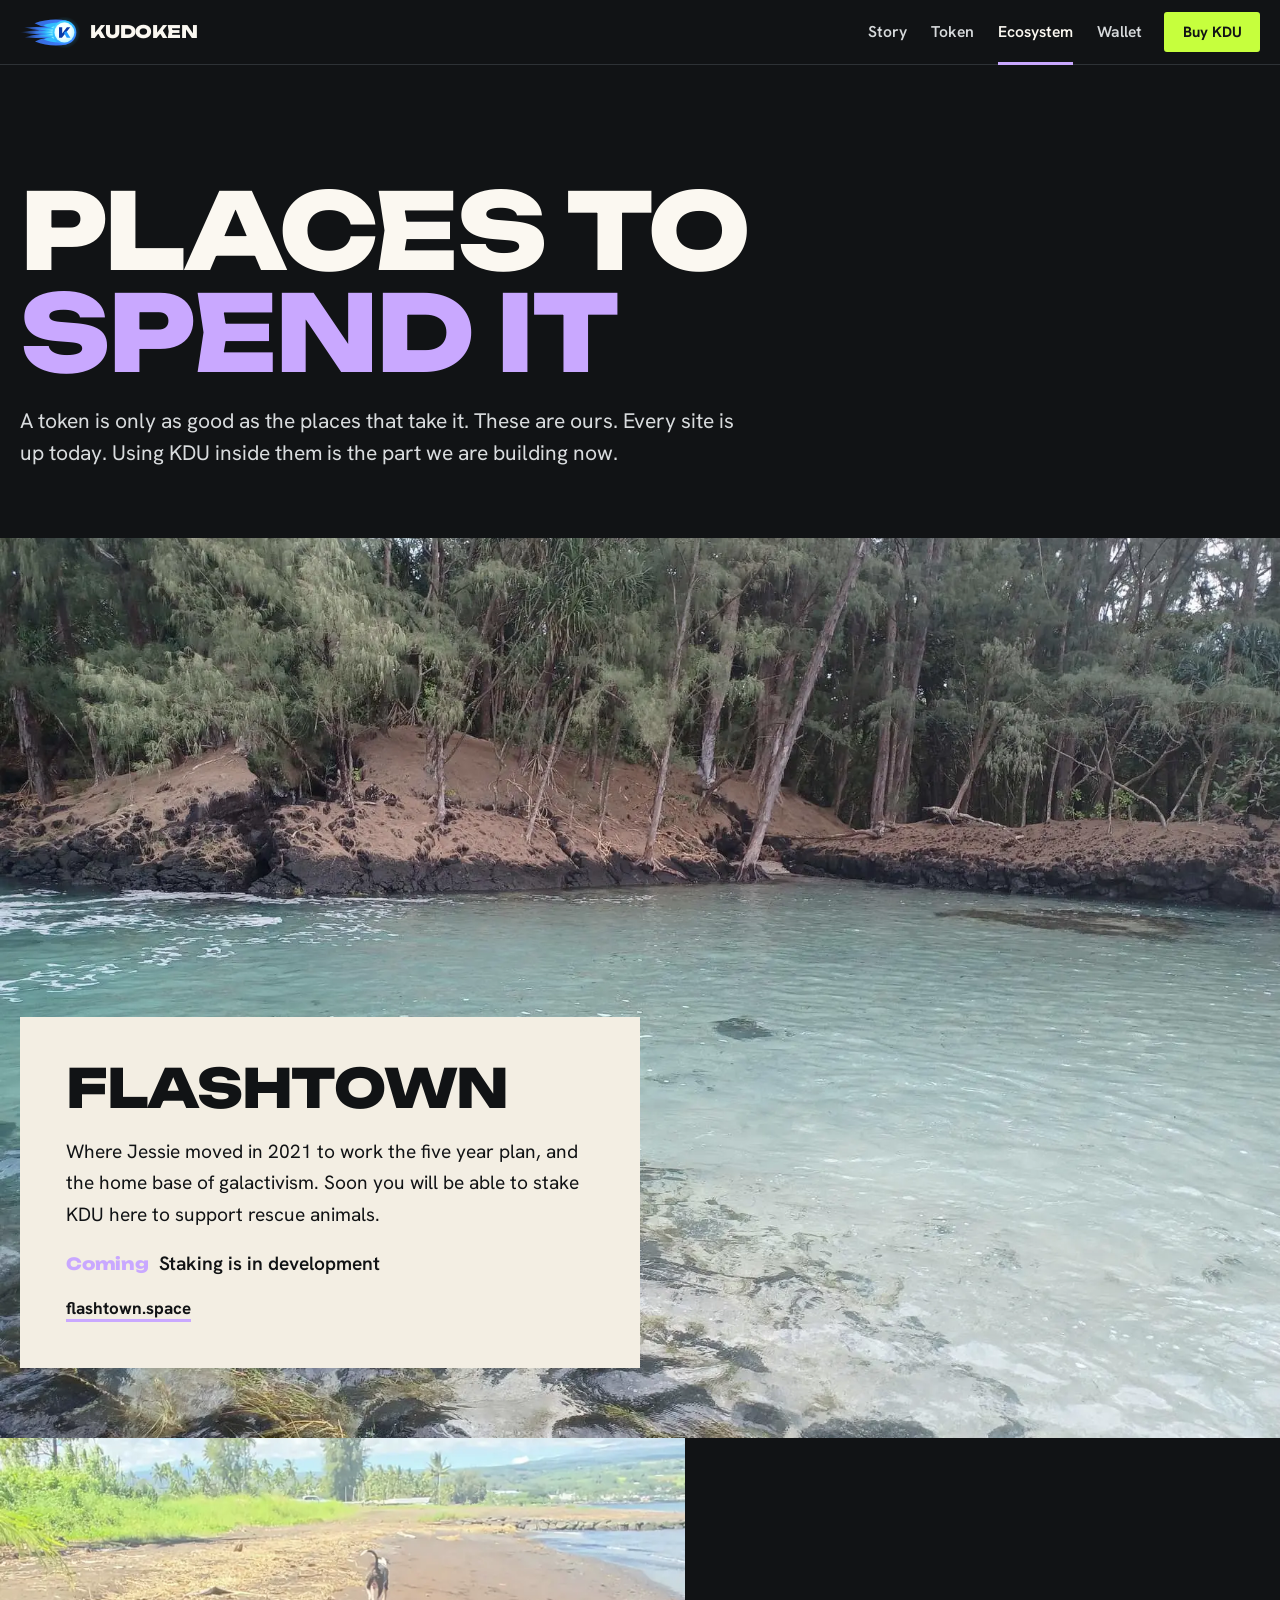
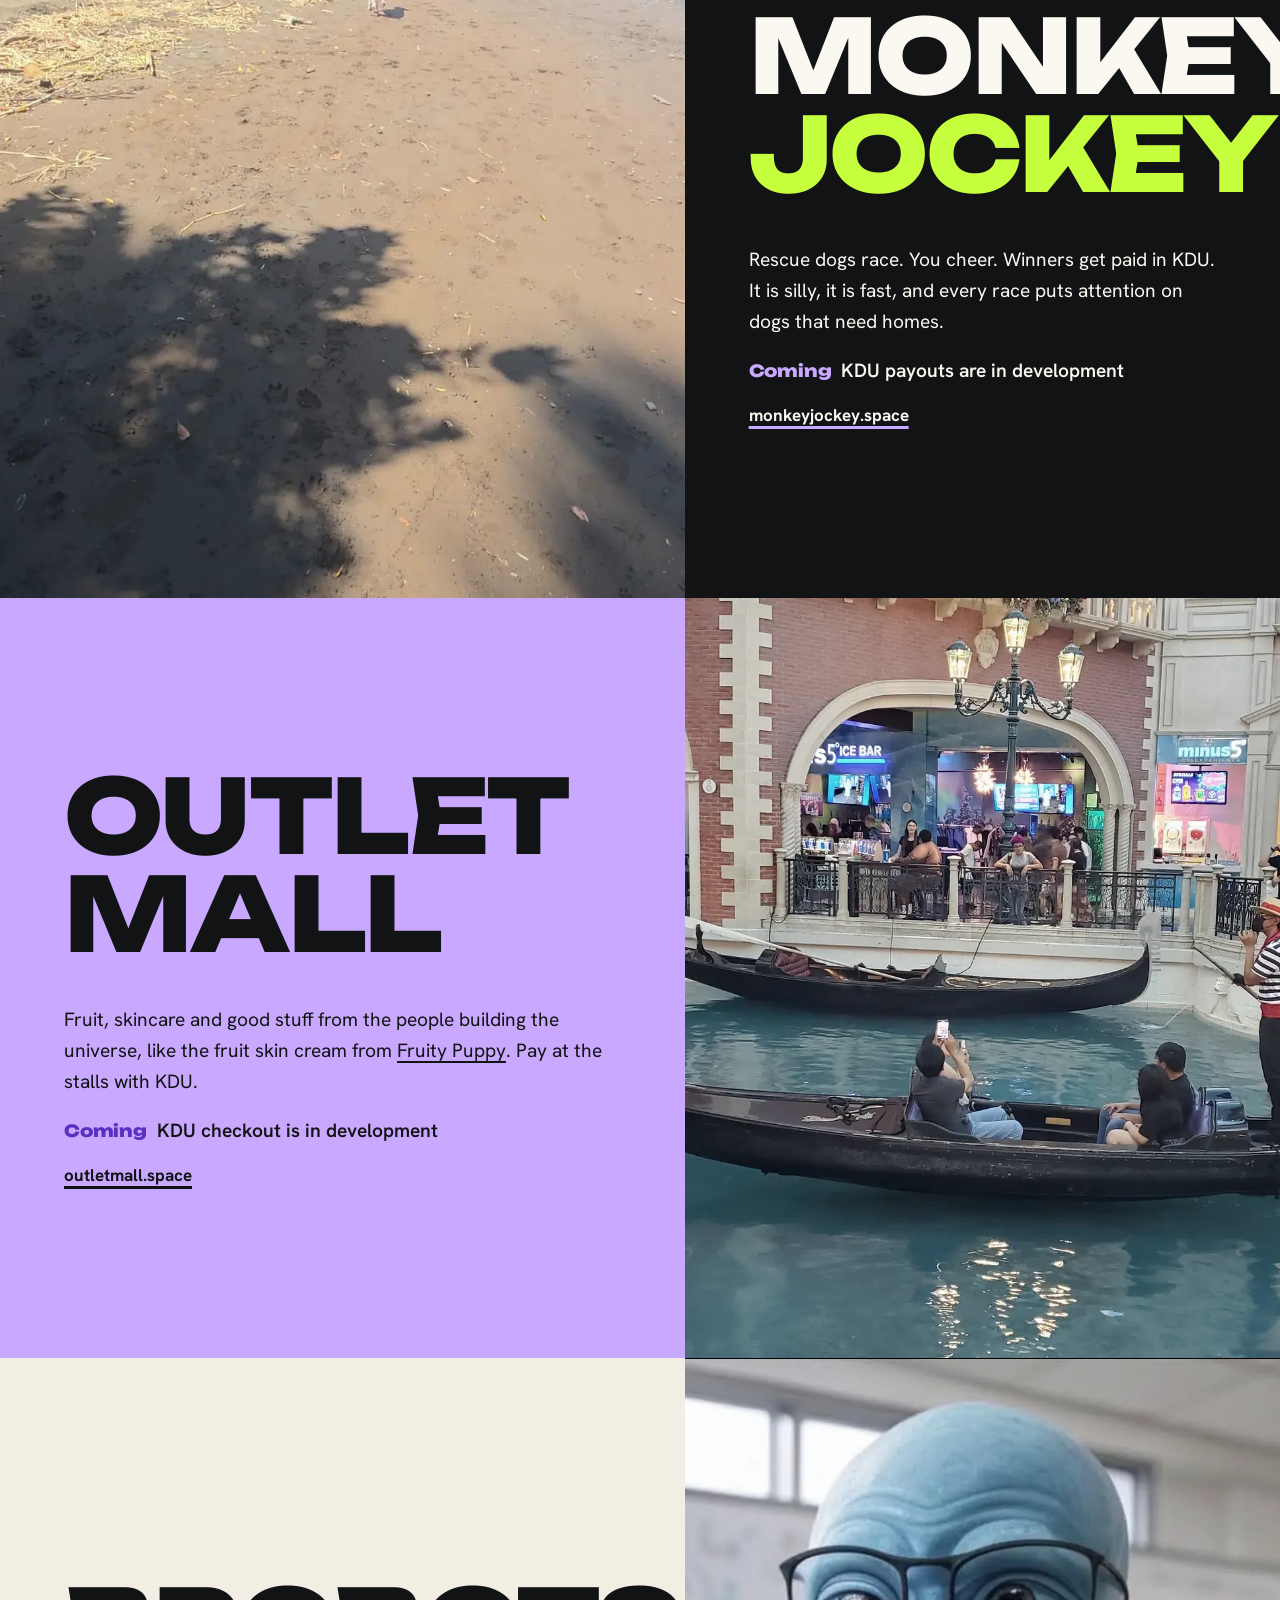
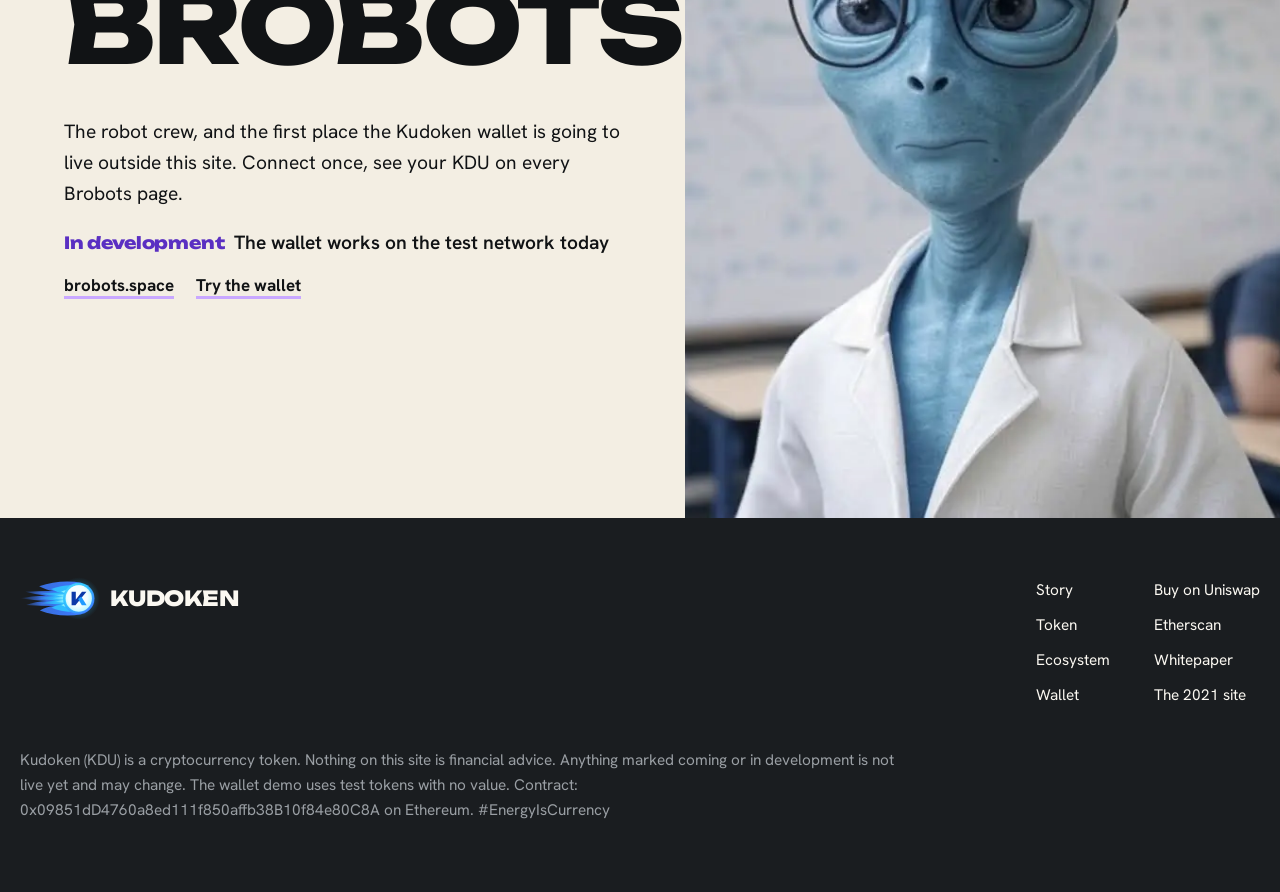
==== ecosystem/index.html @ 388d562e "v4: five pages, lime and violet on ink and sand, photo-led editorial layout, three infographics" ====
<!DOCTYPE html>
<html lang="en">
<head>
<meta charset="utf-8">
<meta name="viewport" content="width=device-width, initial-scale=1">
<title>The ecosystem | Kudoken (KDU)</title>
<meta name="description" content="FlashTown, Monkey Jockey, Outlet Mall and Brobots: the places Kudoken is meant to be spent.">
<link rel="canonical" href="https://kudoken.space/ecosystem/">
<meta property="og:type" content="website">
<meta property="og:site_name" content="Kudoken">
<meta property="og:title" content="The ecosystem | Kudoken (KDU)">
<meta property="og:description" content="FlashTown, Monkey Jockey, Outlet Mall and Brobots: the places Kudoken is meant to be spent.">
<meta property="og:url" content="https://kudoken.space/ecosystem/">
<meta property="og:image" content="https://kudoken.space/images/v4/og.jpg">
<meta property="og:image:width" content="1200">
<meta property="og:image:height" content="630">
<meta name="twitter:card" content="summary_large_image">
<meta name="twitter:image" content="https://kudoken.space/images/v4/og.jpg">
<meta name="theme-color" content="#111315">
<link rel="icon" type="image/svg+xml" href="/images/v3/fb-coin.svg">
<link rel="icon" type="image/png" sizes="32x32" href="/images/v3/fb-32.png">
<link rel="icon" type="image/png" sizes="16x16" href="/images/v3/fb-16.png">
<link rel="apple-touch-icon" href="/images/v3/fb-180.png">
<link rel="preload" href="/fonts/unb-latin.woff2" as="font" type="font/woff2" crossorigin>
<link rel="preload" href="/fonts/hk-latin.woff2" as="font" type="font/woff2" crossorigin>
<link rel="stylesheet" href="/css/site.css?v=4">
</head>
<body class="p-eco">
<svg class="fb-defs" width="0" height="0" aria-hidden="true" focusable="false"><defs><linearGradient id="fbT1" x1="0" y1="0" x2="1" y2="0"><stop offset="0" stop-color="#3d7bff" stop-opacity="0"/><stop offset=".35" stop-color="#3d7bff" stop-opacity=".85"/><stop offset="1" stop-color="#3d7bff"/></linearGradient>
<linearGradient id="fbT2" x1="0" y1="0" x2="1" y2="0"><stop offset="0" stop-color="#2fc2ff" stop-opacity="0"/><stop offset=".4" stop-color="#2fc2ff" stop-opacity=".9"/><stop offset="1" stop-color="#2fc2ff"/></linearGradient>
<linearGradient id="fbT3" x1="0" y1="0" x2="1" y2="0"><stop offset="0" stop-color="#8ff6ff" stop-opacity="0"/><stop offset=".45" stop-color="#8ff6ff"/><stop offset="1" stop-color="#ffffff"/></linearGradient>
<radialGradient id="fbGlow"><stop offset="0" stop-color="#2fc2ff" stop-opacity=".75"/><stop offset=".55" stop-color="#2fc2ff" stop-opacity=".28"/><stop offset="1" stop-color="#2fc2ff" stop-opacity="0"/></radialGradient>
<radialGradient id="fbRing" cx=".42" cy=".4" r=".62"><stop offset="0" stop-color="#8ff6ff"/><stop offset=".7" stop-color="#2fc2ff"/><stop offset="1" stop-color="#3d7bff"/></radialGradient>
<radialGradient id="fbCore" cx=".45" cy=".42" r=".6"><stop offset="0" stop-color="#ffffff"/><stop offset=".62" stop-color="#f1feff"/><stop offset="1" stop-color="#b9f6ff"/></radialGradient></defs></svg>
<a class="sr" href="#main">Skip to content</a>
<header class="nav"><div class="w">
  <a class="brand" href="/" aria-label="Kudoken home"><svg class="fb" viewBox="0 0 240 120" aria-hidden="true" focusable="false"><circle class="glow" cx="172" cy="60" r="62" fill="url(#fbGlow)"/><g class="tail"><path class="t1" d="M180.0 14.0 C140.0 6.0 96.0 10.0 56.0 24.0 Q79.1 35.9 98.0 38.0 Q52.9 38.3 16.0 40.0 Q49.0 49.4 76.0 51.0 Q34.2 52.2 0.0 59.0 Q42.9 65.8 78.0 67.0 Q45.0 68.8 18.0 79.0 Q63.1 81.5 100.0 82.0 Q76.9 84.0 58.0 95.0 C96.0 110.0 140.0 114.0 180.0 106.0Z" fill="url(#fbT1)"/><path class="t2" d="M181.9 24.1 C152.3 17.9 119.8 21.0 90.2 31.9 Q107.3 41.2 121.2 42.8 Q87.9 43.1 60.6 44.4 Q85.0 51.7 105.0 53.0 Q74.0 53.9 48.7 59.2 Q80.5 64.5 106.4 65.5 Q82.0 66.9 62.0 74.8 Q95.4 76.8 122.7 77.2 Q105.6 78.7 91.6 87.3 C119.8 99.0 152.3 102.1 181.9 95.9Z" fill="url(#fbT2)"/><path class="t3" d="M182.0 34.2 C162.0 29.8 140.0 32.0 120.0 39.8 Q131.6 46.5 141.0 47.7 Q118.5 47.8 100.0 48.8 Q116.5 54.0 130.0 55.0 Q109.1 55.6 92.0 59.4 Q113.5 63.2 131.0 63.9 Q114.5 64.9 101.0 70.6 Q123.5 72.1 142.0 72.3 Q130.4 73.4 121.0 79.6 C140.0 88.0 162.0 90.2 182.0 85.8Z" fill="url(#fbT3)"/><g class="sps"><rect class="sp sp0" x="70" y="44" width="34" height="2.6" rx="1.3" fill="#ffffff"/><rect class="sp sp1" x="52" y="58" width="46" height="2.6" rx="1.3" fill="#ffffff"/><rect class="sp sp2" x="74" y="72" width="30" height="2.6" rx="1.3" fill="#ffffff"/><rect class="sp sp3" x="96" y="52" width="22" height="2.6" rx="1.3" fill="#ffffff"/></g></g><g class="coin"><circle cx="172" cy="60" r="46" fill="url(#fbRing)"/><circle cx="172" cy="60" r="38.5" fill="url(#fbCore)"/><path d="M142 38 A37 37 0 0 1 186 25" fill="none" stroke="#ffffff" stroke-width="2.4" stroke-linecap="round" opacity=".8"/><path fill="#0b3aa8" d="M151.01 80.00 L151.01 40.00 L163.34 40.00 L163.34 70.24 L160.14 67.63 L181.41 40.00 L194.45 40.00 L162.25 80.00Z"/><path fill="#1f9bff" d="M170.17 61.26 L179.27 53.93 L194.99 80.00 L180.93 80.00Z"/></g><circle class="burst" cx="172" cy="60" r="46" fill="none" stroke="#8ff6ff" stroke-width="5"/></svg><span>KUDOKEN</span></a>
  <nav class="links" aria-label="Main"><a href="/story/">Story</a><a href="/token/">Token</a><a href="/ecosystem/" aria-current="page">Ecosystem</a><a href="/wallet/">Wallet</a></nav>
  <a class="btn buy" href="https://app.uniswap.org/swap?chain=mainnet&outputCurrency=0x09851dD4760a8ed111f850affb38B10f84e80C8A" target="_blank" rel="noopener">Buy KDU</a>
  <details class="menu"><summary aria-label="Open menu">Menu</summary><nav class="panel" aria-label="Main"><a class="pg" href="/">Home</a><a class="pg" href="/story/">Story</a><a class="pg" href="/token/">Token</a><a class="pg" href="/ecosystem/" aria-current="page">Ecosystem</a><a class="pg" href="/wallet/">Wallet</a><a class="btn" href="https://app.uniswap.org/swap?chain=mainnet&outputCurrency=0x09851dD4760a8ed111f850affb38B10f84e80C8A" target="_blank" rel="noopener">Buy KDU on Uniswap</a></nav></details>
</div></header>
<main id="main">
<section class="phead" aria-labelledby="eco-title">
  <div class="w">
    <h1 id="eco-title">Places to<br><span class="v">spend it</span></h1>
    <p class="lede">A token is only as good as the places that take it. These are ours. Every site is up today. Using KDU inside them is the part we are building now.</p>
  </div>
</section>

<section class="photo tall proj" style="--pos:50% 60%;--pos-m:50% 70%;--shade:none" aria-labelledby="ft-title">
  <picture><source media="(max-width: 699px)" type="image/webp" srcset="/images/v4/ironwood-lagoon-m.webp"><source media="(max-width: 699px)" srcset="/images/v4/ironwood-lagoon-m.jpg"><source type="image/webp" srcset="/images/v4/ironwood-lagoon.webp"><img src="/images/v4/ironwood-lagoon.jpg" width="1800" height="1350" loading="lazy" decoding="async" alt="A quiet lagoon edged by ironwood trees and black lava rock"></picture>
  <div class="w" style="display:flex;align-items:flex-end;min-height:inherit;padding:70px 0">
    <div class="slab">
      <h2 id="ft-title">FlashTown</h2>
      <p>Where Jessie moved in 2021 to work the five year plan, and the home base of galactivism. Soon you will be able to stake KDU here to support rescue animals.</p>
      <p class="status"><b>Coming</b> Staking is in development</p><br>
      <a class="go site" href="https://flashtown.space" target="_blank" rel="noopener">flashtown.space</a>
    </div>
  </div>
</section>

<section class="split proj" aria-labelledby="mj-title">
  <figure style="--pos:50% 55%"><picture><source type="image/webp" srcset="/images/v4/beach-run.webp"><img src="/images/v4/beach-run.jpg" width="900" height="1350" loading="lazy" decoding="async" alt="A long open beach path under palm trees, perfect for a race"></picture></figure>
  <div class="txt">
    <h2 id="mj-title">Monkey<br><span class="l">Jockey</span></h2>
    <p>Rescue dogs race. You cheer. Winners get paid in KDU. It is silly, it is fast, and every race puts attention on dogs that need homes.</p>
    <p class="status"><b>Coming</b> KDU payouts are in development</p>
    <a class="go site" href="https://monkeyjockey.space" target="_blank" rel="noopener">monkeyjockey.space</a>
  </div>
</section>

<section class="split rev proj violet-block" aria-labelledby="om-title">
  <figure style="--pos:40% 60%"><picture><source media="(max-width: 699px)" type="image/webp" srcset="/images/v4/outlet-mall-m.webp"><source media="(max-width: 699px)" srcset="/images/v4/outlet-mall-m.jpg"><source type="image/webp" srcset="/images/v4/outlet-mall.webp"><img src="/images/v4/outlet-mall.jpg" width="1800" height="1150" loading="lazy" decoding="async" alt="An indoor mall built like a Venetian street, with a gondola on a blue canal"></picture></figure>
  <div class="txt">
    <h2 id="om-title">Outlet<br>Mall</h2>
    <p>Fruit, skincare and good stuff from the people building the universe, like the fruit skin cream from <a href="https://www.fruitypuppy.com" target="_blank" rel="noopener">Fruity Puppy</a>. Pay at the stalls with KDU.</p>
    <p class="status"><b>Coming</b> KDU checkout is in development</p>
    <a class="go site" href="https://outletmall.space" target="_blank" rel="noopener" style="text-decoration-color:var(--ink)">outletmall.space</a>
  </div>
</section>

<section class="split paper proj" aria-labelledby="bb-title">
  <div class="txt">
    <h2 id="bb-title">Brobots</h2>
    <p>The robot crew, and the first place the Kudoken wallet is going to live outside this site. Connect once, see your KDU on every Brobots page.</p>
    <p class="status"><b>In development</b> The wallet works on the test network today</p>
    <div class="row" style="margin-top:14px"><a class="go" href="https://brobots.space" target="_blank" rel="noopener">brobots.space</a><a class="go" href="/wallet/">Try the wallet</a></div>
  </div>
  <figure style="--pos:50% 40%"><picture><source type="image/webp" srcset="/images/v4/brobots-alien.webp"><img src="/images/v4/brobots-alien.jpg" width="1080" height="806" loading="lazy" decoding="async" alt="A blue alien in round glasses standing at the front of a classroom"></picture></figure>
</section>

</main>
<footer><div class="w">
  <div class="top">
    <a class="brand" href="/" aria-label="Kudoken home"><svg class="fb" viewBox="0 0 240 120" aria-hidden="true" focusable="false"><circle class="glow" cx="172" cy="60" r="62" fill="url(#fbGlow)"/><g class="tail"><path class="t1" d="M180.0 14.0 C140.0 6.0 96.0 10.0 56.0 24.0 Q79.1 35.9 98.0 38.0 Q52.9 38.3 16.0 40.0 Q49.0 49.4 76.0 51.0 Q34.2 52.2 0.0 59.0 Q42.9 65.8 78.0 67.0 Q45.0 68.8 18.0 79.0 Q63.1 81.5 100.0 82.0 Q76.9 84.0 58.0 95.0 C96.0 110.0 140.0 114.0 180.0 106.0Z" fill="url(#fbT1)"/><path class="t2" d="M181.9 24.1 C152.3 17.9 119.8 21.0 90.2 31.9 Q107.3 41.2 121.2 42.8 Q87.9 43.1 60.6 44.4 Q85.0 51.7 105.0 53.0 Q74.0 53.9 48.7 59.2 Q80.5 64.5 106.4 65.5 Q82.0 66.9 62.0 74.8 Q95.4 76.8 122.7 77.2 Q105.6 78.7 91.6 87.3 C119.8 99.0 152.3 102.1 181.9 95.9Z" fill="url(#fbT2)"/><path class="t3" d="M182.0 34.2 C162.0 29.8 140.0 32.0 120.0 39.8 Q131.6 46.5 141.0 47.7 Q118.5 47.8 100.0 48.8 Q116.5 54.0 130.0 55.0 Q109.1 55.6 92.0 59.4 Q113.5 63.2 131.0 63.9 Q114.5 64.9 101.0 70.6 Q123.5 72.1 142.0 72.3 Q130.4 73.4 121.0 79.6 C140.0 88.0 162.0 90.2 182.0 85.8Z" fill="url(#fbT3)"/><g class="sps"><rect class="sp sp0" x="70" y="44" width="34" height="2.6" rx="1.3" fill="#ffffff"/><rect class="sp sp1" x="52" y="58" width="46" height="2.6" rx="1.3" fill="#ffffff"/><rect class="sp sp2" x="74" y="72" width="30" height="2.6" rx="1.3" fill="#ffffff"/><rect class="sp sp3" x="96" y="52" width="22" height="2.6" rx="1.3" fill="#ffffff"/></g></g><g class="coin"><circle cx="172" cy="60" r="46" fill="url(#fbRing)"/><circle cx="172" cy="60" r="38.5" fill="url(#fbCore)"/><path d="M142 38 A37 37 0 0 1 186 25" fill="none" stroke="#ffffff" stroke-width="2.4" stroke-linecap="round" opacity=".8"/><path fill="#0b3aa8" d="M151.01 80.00 L151.01 40.00 L163.34 40.00 L163.34 70.24 L160.14 67.63 L181.41 40.00 L194.45 40.00 L162.25 80.00Z"/><path fill="#1f9bff" d="M170.17 61.26 L179.27 53.93 L194.99 80.00 L180.93 80.00Z"/></g><circle class="burst" cx="172" cy="60" r="46" fill="none" stroke="#8ff6ff" stroke-width="5"/></svg><span>KUDOKEN</span></a>
    <nav aria-label="Footer">
      <a href="/story/">Story</a><a href="https://app.uniswap.org/swap?chain=mainnet&outputCurrency=0x09851dD4760a8ed111f850affb38B10f84e80C8A" target="_blank" rel="noopener">Buy on Uniswap</a>
      <a href="/token/">Token</a><a href="https://etherscan.io/token/0x09851dD4760a8ed111f850affb38B10f84e80C8A" target="_blank" rel="noopener">Etherscan</a>
      <a href="/ecosystem/">Ecosystem</a><a href="https://github.com/KudokenToken/Kudoken" target="_blank" rel="noopener">Whitepaper</a>
      <a href="/wallet/">Wallet</a><a href="https://web.archive.org/web/20221203163118/https://kudoken.io/" target="_blank" rel="noopener">The 2021 site</a>
    </nav>
  </div>
  <p class="fine">Kudoken (KDU) is a cryptocurrency token. Nothing on this site is financial advice. Anything marked coming or in development is not live yet and may change. The wallet demo uses test tokens with no value. Contract: 0x09851dD4760a8ed111f850affb38B10f84e80C8A on Ethereum. #EnergyIsCurrency</p>
</div></footer>
<script src="/js/site.js?v=4" defer></script>
</body>
</html>
---- css/site.css ----
@font-face{font-family:"Hanken Grotesk";src:url(/fonts/hk-latin.woff2) format("woff2");font-weight:400 800;font-display:swap;unicode-range:U+0000-00FF,U+0131,U+0152-0153,U+02BB-02BC,U+02C6,U+02DA,U+02DC,U+0304,U+0308,U+0329,U+2000-206F,U+20AC,U+2122,U+2191,U+2193,U+2212,U+2215,U+FEFF,U+FFFD}
@font-face{font-family:"Hanken Grotesk";src:url(/fonts/hk-latin-ext.woff2) format("woff2");font-weight:400 800;font-display:swap;unicode-range:U+0100-02BA,U+02BD-02C5,U+02C7-02CC,U+02CE-02D7,U+02DD-02FF,U+0304,U+0308,U+0329,U+1D00-1DBF,U+1E00-1E9F,U+1EF2-1EFF,U+2020,U+20A0-20AB,U+20AD-20C4,U+2113,U+2C60-2C7F,U+A720-A7FF}

@font-face{font-family:"Unbounded";src:url(/fonts/unb-latin.woff2) format("woff2");font-weight:500 900;font-display:swap;unicode-range:U+0000-00FF,U+0131,U+0152-0153,U+02BB-02BC,U+02C6,U+02DA,U+02DC,U+0304,U+0308,U+0329,U+2000-206F,U+20AC,U+2122,U+2191,U+2193,U+2212,U+2215,U+FEFF,U+FFFD}
@font-face{font-family:"Unbounded";src:url(/fonts/unb-latin-ext.woff2) format("woff2");font-weight:500 900;font-display:swap;unicode-range:U+0100-02BA,U+02BD-02C5,U+02C7-02CC,U+02CE-02D7,U+02DD-02FF,U+0304,U+0308,U+0329,U+1D00-1DBF,U+1E00-1E9F,U+1EF2-1EFF,U+2020,U+20A0-20AB,U+20AD-20C0,U+2113,U+2C60-2C7F,U+A720-A7FF}

/* Kudoken v4. Self-hosted fonts, no trackers, no cookies. */
:root{
  --ink:#111315; --ink-2:#1a1d20; --ink-3:#26292d; --line:#2e3236;
  --paper:#f3eee3; --sand:#e8dfcd; --cream:#fbf8f1;
  --lime:#c6ff3d; --lime-d:#3b6600; --violet:#c9a8ff; --violet-d:#5a2fc2; --blue:#2fc2ff;
  --mute:#a9aeb3; --mute-d:#5c6066;
  --acc:var(--lime); --acc-d:var(--lime-d); --acc-2:var(--violet);
  --display:"Unbounded","Arial Black",sans-serif;
  --body:"Hanken Grotesk",system-ui,-apple-system,"Segoe UI",Roboto,sans-serif;
  --mono:ui-monospace,SFMono-Regular,Menlo,Consolas,monospace;
}
body.p-story,body.p-eco,body.p-wallet{--acc:var(--violet);--acc-d:var(--violet-d);--acc-2:var(--lime)}
*{box-sizing:border-box;margin:0;padding:0}
html{scroll-padding-top:72px;-webkit-text-size-adjust:100%}
body{background:var(--ink);color:var(--cream);font:400 1.0625rem/1.62 var(--body);-webkit-font-smoothing:antialiased;overflow-x:clip}
body:has(.menu[open]){overflow:hidden}
img,video{display:block;max-width:100%;height:auto}
a{color:inherit;text-underline-offset:.22em;text-decoration-thickness:2px}
.w{width:min(1240px,100% - 40px);margin-inline:auto}
.sr{position:absolute;width:1px;height:1px;overflow:hidden;clip:rect(0 0 0 0);white-space:nowrap}
a.sr:focus{position:fixed;left:12px;top:12px;width:auto;height:auto;clip:auto;z-index:100;background:var(--lime);color:var(--ink);padding:10px 14px;font-weight:700}
:focus-visible{outline:3px solid var(--acc);outline-offset:3px}
br.m{display:none}
@media(max-width:699px){br.m{display:inline}br.d{display:none}}
h1,h2,h3{font-family:var(--display);font-weight:800;text-transform:uppercase;letter-spacing:-.025em;line-height:.96}
h1{font-size:clamp(2.5rem,10.4vw,6.6rem)}
h2{font-size:clamp(2rem,7vw,4.4rem);margin-bottom:.4em}
h3{font-size:clamp(1.2rem,2.4vw,1.55rem);line-height:1.05;margin-bottom:.35em;letter-spacing:-.01em}
p+p{margin-top:.9em}
.l{color:var(--lime)} .v{color:var(--violet)} .a{color:var(--acc)}
.paper .l{color:var(--lime-d)} .paper .v{color:var(--violet-d)} .paper .a{color:var(--acc-d)}
.hi{background:linear-gradient(180deg,transparent 54%,var(--hi,var(--lime)) 54%,var(--hi,var(--lime)) 90%,transparent 90%);padding:0 .06em;-webkit-box-decoration-break:clone;box-decoration-break:clone}
.hi.v{--hi:var(--violet);color:inherit}
.paper{background:var(--paper);color:var(--ink)}
.sand{background:var(--sand);color:var(--ink)}
.lede{font-size:clamp(1.12rem,2.1vw,1.32rem);line-height:1.5;max-width:34em}
.big{font:500 clamp(1.5rem,3.5vw,2.6rem)/1.24 var(--body);letter-spacing:-.012em}
.pad{padding:clamp(70px,10vw,140px) 0}

/* buttons and links */
.btn{display:inline-flex;align-items:center;justify-content:center;gap:.6em;min-height:52px;padding:0 1.5em;border-radius:3px;border:2px solid var(--lime);background:var(--lime);color:var(--ink);font:700 1rem/1 var(--body);text-decoration:none;cursor:pointer;white-space:nowrap;transition:background .15s,border-color .15s,color .15s}
.btn:hover{background:var(--violet);border-color:var(--violet)}
.btn.v{background:var(--violet);border-color:var(--violet)}
.btn.v:hover{background:var(--lime);border-color:var(--lime)}
.btn.ghost{background:transparent;color:inherit;border-color:currentColor}
.btn.ghost:hover{background:var(--cream);color:var(--ink);border-color:var(--cream)}
.btn svg{width:1em;height:1em}
.go{font-weight:700;text-decoration:underline;text-decoration-color:var(--acc);text-decoration-thickness:3px;text-underline-offset:.3em;display:inline-flex;gap:.4em;align-items:baseline}
.go:hover{color:var(--acc)}
.paper .go:hover{color:var(--acc-d)}
.row{display:flex;flex-wrap:wrap;gap:14px 22px;align-items:center;margin-top:28px}

/* nav */
.nav{position:sticky;top:0;z-index:50;background:var(--ink);border-bottom:1px solid var(--line)}
.nav .w{display:flex;align-items:center;gap:22px;height:64px}
.brand{display:flex;align-items:center;gap:8px;text-decoration:none;margin-right:auto;color:var(--cream)}
.brand .fb{width:62px;height:31px;flex:none}
.brand span{font:800 1.08rem/1 var(--display);letter-spacing:-.01em}
.nav .links{display:flex;gap:24px}
.nav .links a{text-decoration:none;font-weight:600;font-size:.98rem;color:#d7dadc;padding:20px 0 18px;border-bottom:3px solid transparent}
.nav .links a:hover{color:var(--cream)}
.nav .links a[aria-current]{color:var(--cream);border-color:var(--acc)}
.nav .btn{min-height:40px;padding:0 1.1em;font-size:.93rem}
.menu{display:none}
.menu summary{list-style:none;cursor:pointer;font:700 .95rem/1 var(--body);padding:11px 16px;border:2px solid var(--cream);border-radius:3px;user-select:none}
.menu summary::-webkit-details-marker{display:none}
.menu[open] summary{background:var(--cream);color:var(--ink)}
.menu .panel{position:fixed;left:0;right:0;top:64px;bottom:0;background:var(--ink);padding:18px 20px 40px;display:flex;flex-direction:column;overflow:auto}
.menu .panel a.pg{font:800 clamp(2rem,10.5vw,3.2rem)/1.05 var(--display);text-transform:uppercase;letter-spacing:-.03em;text-decoration:none;padding:16px 0;border-bottom:1px solid var(--line)}
.menu .panel a.pg:nth-child(odd):hover,.menu .panel a.pg[aria-current]:nth-child(odd){color:var(--lime)}
.menu .panel a.pg:nth-child(even):hover,.menu .panel a.pg[aria-current]:nth-child(even){color:var(--violet)}
.menu .panel .btn{margin-top:28px;align-self:flex-start}
@media(max-width:899px){.nav .links,.nav .buy{display:none}.menu{display:block}}
@media(max-width:380px){.brand .fb{width:52px;height:26px}.brand span{font-size:.98rem}}

/* full-bleed photo with text in its empty part */
.photo{position:relative;isolation:isolate;overflow:hidden;color:var(--cream)}
.photo > picture{position:absolute;inset:0;z-index:-2}
.photo > picture img{width:100%;height:100%;object-fit:cover;object-position:var(--pos,50% 50%)}
@media(max-width:699px){.photo > picture img{object-position:var(--pos-m,var(--pos,50% 50%))}}
.photo::after{content:"";position:absolute;inset:0;z-index:-1;background:var(--shade,linear-gradient(180deg,rgba(10,11,12,.55),rgba(10,11,12,0) 55%))}
.photo .w{position:relative}
.tall{min-height:min(100svh,920px)}
.mid{min-height:min(78svh,720px)}

/* home hero */
.hero{position:relative;display:grid;background:var(--ink);overflow:hidden}
.hero picture{grid-area:1/1}
.hero picture img{width:100%;height:auto}
.hero .shade{grid-area:1/1;background:linear-gradient(180deg,rgba(10,11,12,.8) 0%,rgba(10,11,12,.4) 30%,rgba(10,11,12,0) 50%,rgba(10,11,12,0) 86%,var(--ink) 100%)}
.hero h1{grid-area:1/1;align-self:start;z-index:2;padding:26px 20px 0;font-size:min(10.4vw,6.2rem)}
.hero .after{padding:8px 20px 54px;position:relative;z-index:2}
.hero .tag{font-size:clamp(1.12rem,2.6vw,1.35rem);line-height:1.45;max-width:28em;color:#e6e8e9}
.hero .tag b{color:var(--cream)}
@media(min-width:900px){
  .hero{display:block;min-height:min(820px,calc(100svh - 64px))}
  .hero picture{position:absolute;inset:0}
  .hero picture img{position:absolute;inset:0;width:100%;height:100%;object-fit:cover;object-position:50% 72%;transform:scale(1.22);transform-origin:0% 72%}
  .hero .shade{position:absolute;inset:0;background:linear-gradient(90deg,rgba(10,11,12,.86),rgba(10,11,12,.62) 34%,rgba(10,11,12,.1) 58%,rgba(10,11,12,0) 70%)}
  .hero .copy{position:relative;z-index:2;min-height:inherit;display:flex;flex-direction:column;justify-content:center;width:min(720px,58vw);padding:60px 0 70px max(28px,calc((100vw - 1240px)/2))}
  .hero h1{padding:0}
  .hero .after{padding:0;margin-top:26px}
}
.hero-copy-m{display:contents}
.fb-hero{display:inline-block;width:2em;height:1em;margin:-.2em 0 -.2em .08em;vertical-align:.02em;font-style:normal;animation:fbFly 1.15s cubic-bezier(.16,.84,.24,1) .25s both;will-change:transform}
.fb-hero .fb{width:100%;height:100%;display:block}
.fb-hero .tail{transform-box:fill-box;transform-origin:100% 50%;animation:fbStretch 1.4s ease-out .25s both}
.fb-hero .fb .burst{animation:fbBurst .7s ease-out 1.3s both}
@keyframes fbFly{0%{transform:translateX(-110vw) scale(.6);opacity:0}12%{opacity:1}100%{transform:none;opacity:1}}
@keyframes fbStretch{0%{transform:scaleX(2.4)}65%{transform:scaleX(1.3)}100%{transform:none}}
@media(prefers-reduced-motion:reduce){.fb-hero,.fb-hero .tail{animation:none}}
.brand:hover .fb .coin{transform:scale(1.06);transition:transform .2s}
.fb-defs{position:absolute;width:0;height:0;overflow:hidden}

/* home intro + doors */
.intro-grid{display:grid;gap:36px}
@media(min-width:900px){.intro-grid{grid-template-columns:minmax(0,2.3fr) minmax(0,1fr);align-items:end;gap:70px}}
.intro-grid aside{font-size:1.02rem;color:var(--mute-d);border-left:3px solid var(--ink);padding-left:18px}
.intro-grid aside p{color:var(--ink)}
.doors{border-bottom:1px solid var(--line)}
.doors a{display:grid;grid-template-columns:minmax(0,1fr) auto;align-items:center;gap:4px 20px;padding:clamp(22px,3.4vw,34px) 0;border-top:1px solid var(--line);text-decoration:none}
.doors b{font:800 clamp(2.3rem,9.6vw,6.6rem)/.95 var(--display);text-transform:uppercase;letter-spacing:-.04em;transition:color .15s,transform .2s}
.doors span{grid-column:1;color:var(--mute);font-size:clamp(1rem,1.6vw,1.15rem)}
.doors svg{grid-row:1/3;grid-column:2;width:clamp(30px,4vw,54px);height:auto;transition:transform .2s}
.doors a:nth-child(odd):hover b{color:var(--lime)}
.doors a:nth-child(even):hover b{color:var(--violet)}
.doors a:hover svg{transform:translateX(6px)}
.doors-head{display:flex;justify-content:space-between;align-items:end;gap:20px;margin-bottom:26px}
.doors-head p{color:var(--mute);max-width:24em}

/* page heads */
.phead{padding:clamp(56px,9vw,120px) 0 clamp(36px,6vw,70px)}
.phead .lede{color:#d9dcde;margin-top:22px}
.split{display:grid}
@media(min-width:900px){.split{grid-template-columns:minmax(0,1.15fr) minmax(0,1fr);min-height:min(760px,calc(100svh - 64px))}.split.rev > :first-child{order:2}}
.split > .txt{padding:clamp(48px,7vw,110px) clamp(20px,5vw,80px);display:flex;flex-direction:column;justify-content:center}
.split > figure{margin:0;position:relative;min-height:62vw}
@media(min-width:900px){.split > figure{min-height:0}}
.split > figure img{position:absolute;inset:0;width:100%;height:100%;object-fit:cover;object-position:var(--pos,50% 50%)}

/* story */
.ch{display:grid;gap:10px 48px;padding:clamp(48px,7vw,96px) 0;border-top:2px solid var(--ink)}
.ch:first-child{border-top:0}
@media(min-width:900px){.ch{grid-template-columns:minmax(0,5fr) minmax(0,7fr)}}
.yr{font:800 clamp(4.2rem,15vw,10.5rem)/.82 var(--display);letter-spacing:-.06em;color:transparent;-webkit-text-stroke:2px var(--ink)}
.yr small{display:block;font:700 clamp(1rem,1.8vw,1.25rem)/1.2 var(--body);letter-spacing:0;-webkit-text-stroke:0;color:var(--violet-d);margin-top:14px;text-transform:none}
.ch>*{min-width:0}
.yr.sm{font-size:clamp(3.3rem,12.5vw,8.4rem)}
.ch .txt{max-width:36em}
.ch .txt p{font-size:clamp(1.08rem,1.6vw,1.2rem)}
.ch figure{margin:28px 0 0}
.ch figure figcaption,.cap{font-size:.92rem;color:var(--mute-d);margin-top:10px}
.pull{font:800 clamp(1.6rem,4vw,2.8rem)/1.08 var(--display);text-transform:uppercase;letter-spacing:-.025em;margin:34px 0 0;max-width:16em}
.days{padding:clamp(70px,11vw,150px) 0}
.days .n{font:800 clamp(5rem,26vw,19rem)/.8 var(--display);letter-spacing:-.06em;color:var(--violet);font-variant-numeric:tabular-nums;margin-left:-.04em}
.days .n small{display:block;font-size:.26em;line-height:1;margin-top:.45em;letter-spacing:-.02em;color:var(--cream);margin-left:.08em}
.days-grid{display:grid;gap:26px;margin-top:30px}
@media(min-width:900px){.days-grid{grid-template-columns:1fr 1fr;align-items:start}}
.days-grid p{font-size:clamp(1.1rem,1.8vw,1.3rem);max-width:30em}
.days-grid .fine{font-size:.95rem;color:var(--mute)}

/* token */
.spec{display:grid;gap:0;margin-top:10px}
.spec > div{display:grid;grid-template-columns:minmax(0,1fr);gap:2px;padding:18px 0;border-top:1px solid rgba(17,19,21,.2)}
@media(min-width:700px){.spec > div{grid-template-columns:200px minmax(0,1fr);align-items:baseline;gap:24px}}
.spec dt{font-weight:600;color:var(--mute-d)}
.spec dd{font:700 clamp(1.25rem,2.8vw,1.9rem)/1.15 var(--display);letter-spacing:-.02em}
.nos{font:800 clamp(2.1rem,7.4vw,5.6rem)/1 var(--display);text-transform:uppercase;letter-spacing:-.04em;margin:clamp(40px,6vw,70px) 0 8px}
.nos s{text-decoration-thickness:.09em;text-decoration-color:var(--lime-d)}
.addr{margin-top:34px;max-width:720px}
.addr label{display:block;font-weight:600;color:var(--mute-d);margin-bottom:8px}
.addr .r{display:flex;gap:8px;flex-wrap:wrap}
.addr code{flex:1 1 300px;min-width:0;font:500 .92rem/1.4 var(--mono);background:var(--cream);border:2px solid var(--ink);padding:13px 14px;overflow-wrap:anywhere}
.copy-btn{flex:none;min-height:50px;padding:0 18px;border:2px solid var(--ink);background:var(--ink);color:var(--cream);font:700 .95rem/1 var(--body);cursor:pointer;border-radius:3px}
.copy-btn.done{background:var(--lime-d);border-color:var(--lime-d)}
.donut-wrap{display:grid;gap:34px;align-items:center}
@media(min-width:900px){.donut-wrap{grid-template-columns:minmax(0,1fr) minmax(0,1.1fr);gap:70px}}
.donut-wrap svg{width:min(100%,460px);height:auto;display:block}
.svg-big{font:800 40px var(--display);fill:var(--cream);letter-spacing:-1px}
.svg-small{font:500 14px var(--body);fill:var(--mute)}
.legend{list-style:none;display:grid;gap:0;margin-top:22px}
.legend li{display:grid;grid-template-columns:18px minmax(0,1fr) auto;gap:14px;align-items:baseline;padding:14px 0;border-top:1px solid var(--line)}
.legend i{width:18px;height:18px;border-radius:50%;display:block;transform:translateY(3px)}
.legend b{font:700 clamp(1rem,2vw,1.3rem) var(--display);letter-spacing:-.02em;font-variant-numeric:tabular-nums}
.steps{list-style:none;counter-reset:s;display:grid;gap:0;margin-top:20px}
.steps li{counter-increment:s;display:grid;grid-template-columns:clamp(54px,9vw,110px) minmax(0,1fr);gap:16px;padding:24px 0;border-top:2px solid var(--ink)}
.steps li::before{content:counter(s);font:800 clamp(2.6rem,7vw,5rem)/.85 var(--display);color:var(--lime-d)}
.steps h3{margin-top:4px}
.fees{margin-top:34px;display:grid;gap:22px;max-width:760px}
.fees .bar{height:46px;background:var(--cream);border-radius:2px}
.fees .bar.base{width:max(6px,.625%);background:var(--lime)}
.fees .lab{display:flex;justify-content:space-between;gap:12px;margin-bottom:8px;font-weight:600}
.fees .lab b{font:700 1.25rem var(--display);letter-spacing:-.02em}
.fees .base-row .lab b{color:var(--lime)}
.times{font:800 clamp(3rem,12vw,8rem)/.9 var(--display);letter-spacing:-.05em;color:var(--lime);margin-top:40px}
.times span{display:block;font:600 clamp(1.05rem,1.8vw,1.25rem)/1.4 var(--body);letter-spacing:0;color:var(--cream);margin-top:10px;max-width:24em}
.status{display:inline-flex;gap:.5em;align-items:baseline;font-weight:600;margin-top:18px}
.status b{font:800 1.05rem var(--display);letter-spacing:-.01em;color:var(--acc)}
.paper .status b,.violet-block .status b{color:var(--violet-d)}

/* ecosystem */
.proj h2{font-size:clamp(2.4rem,9vw,6.4rem)}
.proj p{max-width:30em;font-size:clamp(1.05rem,1.6vw,1.2rem)}
.slab{background:var(--paper);color:var(--ink);padding:clamp(26px,4vw,46px);max-width:620px}
.slab h2{font-size:clamp(2rem,9vw,3.6rem)}
@media(min-width:700px){.slab h2{font-size:clamp(2.4rem,4.2vw,3.6rem)}}
.violet-block{background:var(--violet);color:var(--ink)}
.lime-block{background:var(--lime);color:var(--ink)}
.proj .site{display:inline-block;margin-top:16px}

/* wallet */
.wallet-grid{display:grid;gap:40px}
@media(min-width:960px){.wallet-grid{grid-template-columns:minmax(0,1fr) 460px;gap:70px;align-items:start}}
.wallet-slot{background:var(--paper);padding:clamp(14px,2.4vw,22px);min-height:260px}
kudoken-wallet{display:block;max-width:none;--ink:#111315;--shell:#fbf8f1;--sand:#f3eee3;--muted:#5c6066;--fire:#5a2fc2;--air:#5a2fc2;--comet:#c9a8ff;--kdu-display:"Unbounded","Arial Black",sans-serif}
.facts{list-style:none;margin-top:26px;display:grid;gap:0}
.facts li{padding:14px 0;border-top:1px solid var(--line)}
.facts li b{color:var(--violet)}

/* closing band + footer */
.closing h2{font-size:clamp(2.4rem,9.4vw,7rem)}
footer{background:var(--ink-2);color:#c5c9cc;padding:60px 0 70px;font-size:.96rem}
footer .top{display:flex;flex-wrap:wrap;gap:28px 60px;justify-content:space-between;align-items:flex-start}
footer .brand .fb{width:82px;height:41px}
footer .brand span{font-size:1.3rem}
footer nav{display:grid;grid-template-columns:repeat(2,minmax(0,auto));gap:10px 44px}
footer nav a{color:var(--cream);text-decoration:none}
footer nav a:hover{color:var(--lime);text-decoration:underline}
footer .fine{margin-top:40px;max-width:58em;color:#9a9fa4;overflow-wrap:anywhere}
@media(prefers-reduced-motion:reduce){.btn,.doors b,.doors svg{transition:none}}
/* Kudoken fireball motion: transforms and opacity only */
.fb{overflow:visible}
.fb .t1,.fb .t2,.fb .t3,.fb .coin,.fb .glow,.fb .burst,.fb .sp{transform-box:fill-box}
.fb .t1,.fb .t2,.fb .t3{transform-origin:100% 50%}
.fb .coin,.fb .glow,.fb .burst{transform-origin:50% 50%}
.fb .sp{transform-origin:100% 50%;opacity:0}
.fb .burst{opacity:0}
.fb .t1{animation:fbA 1.1s ease-in-out infinite alternate}
.fb .t2{animation:fbB .74s ease-in-out infinite alternate}
.fb .t3{animation:fbC .52s ease-in-out infinite alternate}
.fb .glow{animation:fbG 1.8s ease-in-out infinite alternate}
.fb .coin{animation:fbK 2.6s ease-in-out infinite alternate}
.fb .sp{animation:fbS .9s linear infinite}
.fb .sp1{animation-delay:-.3s}.fb .sp2{animation-delay:-.55s;animation-duration:1.1s}.fb .sp3{animation-delay:-.15s;animation-duration:.75s}
@keyframes fbA{0%{transform:scale(1,1)}100%{transform:scale(1.06,.95)}}
@keyframes fbB{0%{transform:scale(.96,1.02);opacity:.92}100%{transform:scale(1.08,.96);opacity:1}}
@keyframes fbC{0%{transform:scale(1.05,.97);opacity:1}100%{transform:scale(.92,1.04);opacity:.85}}
@keyframes fbG{0%{transform:scale(.94);opacity:.7}100%{transform:scale(1.08);opacity:1}}
@keyframes fbK{0%{transform:scale(1)}100%{transform:scale(1.025)}}
@keyframes fbS{0%{transform:translateX(0) scaleX(.4);opacity:0}25%{opacity:.85}100%{transform:translateX(-46px) scaleX(1);opacity:0}}
.fb.burst-now .burst{animation:fbBurst .6s ease-out}
.fb.burst-now .coin{animation:fbPop .6s ease-out}
@keyframes fbBurst{0%{transform:scale(.6);opacity:.95}100%{transform:scale(2.1);opacity:0}}
@keyframes fbPop{0%{transform:scale(1)}30%{transform:scale(1.12)}100%{transform:scale(1)}}
.fb.off *{animation-play-state:paused!important}
@media(prefers-reduced-motion:reduce){.fb *{animation:none!important}.fb .sp{opacity:0}}
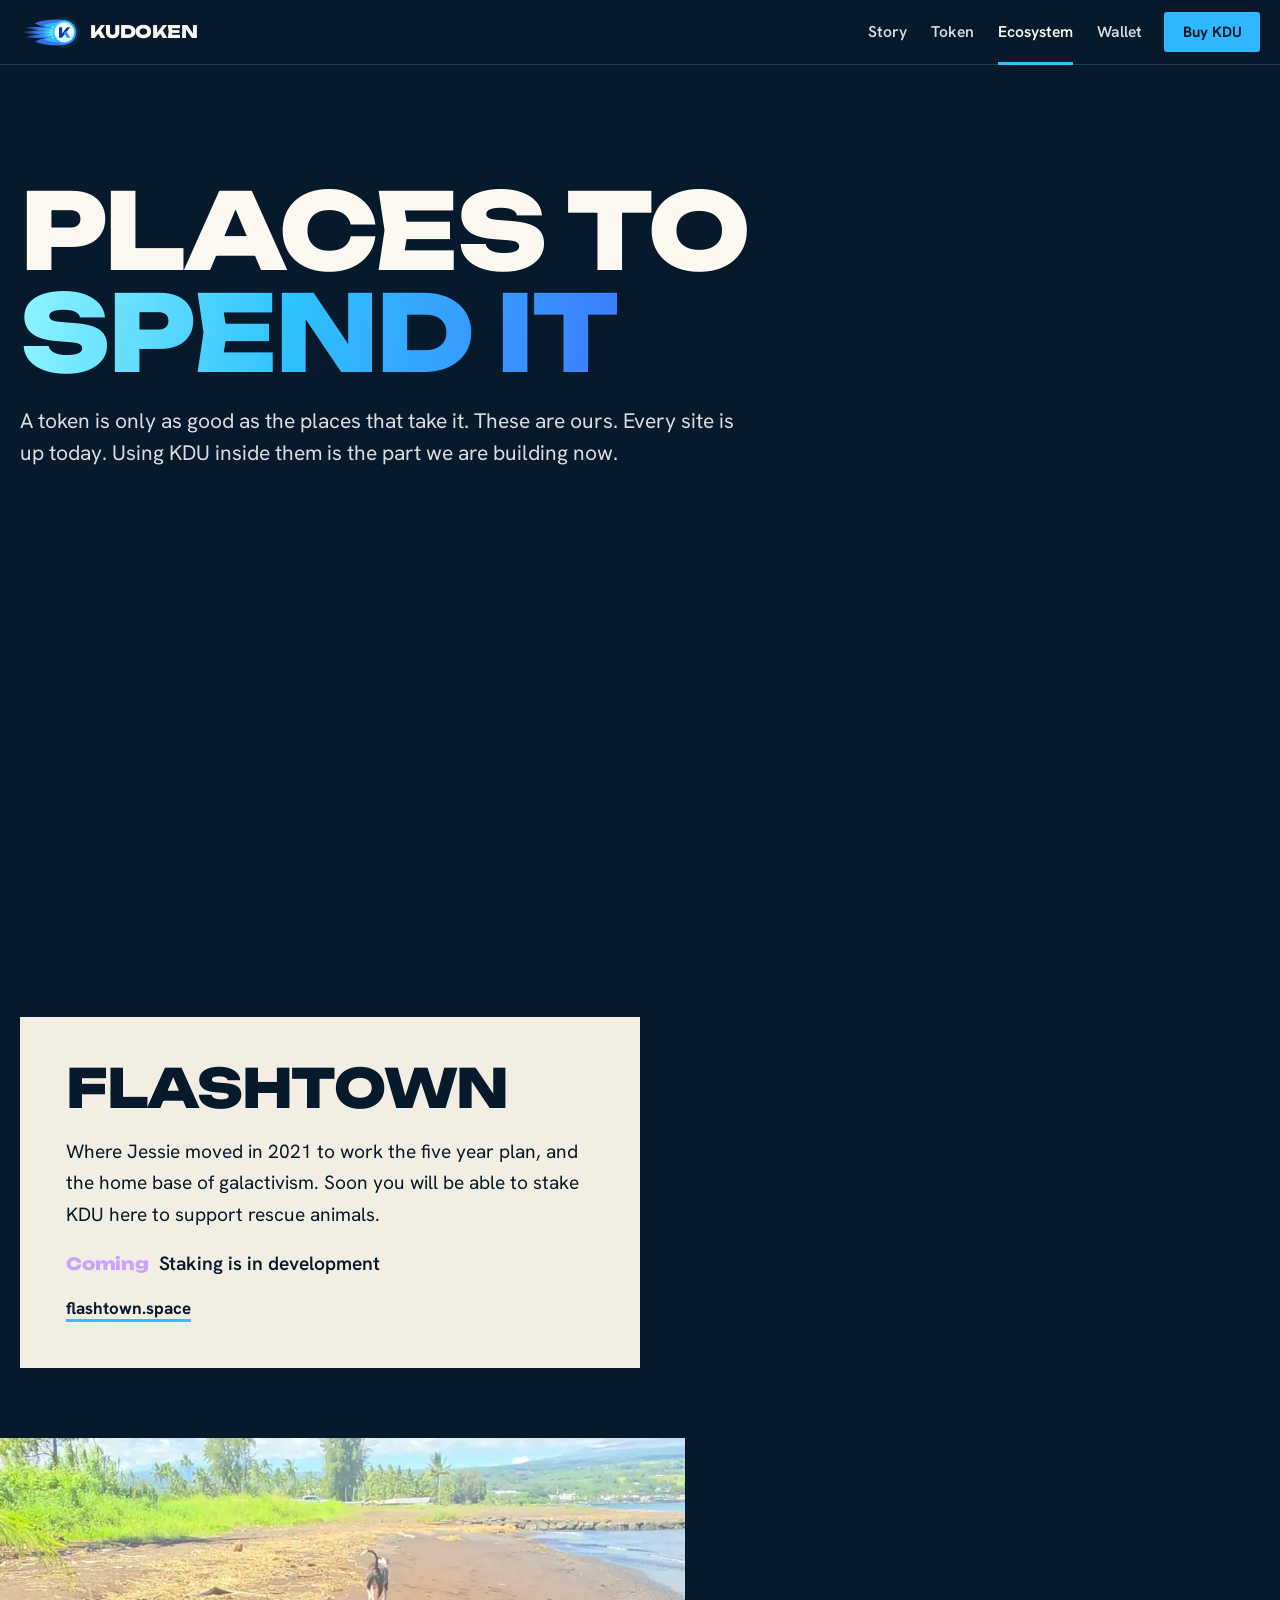
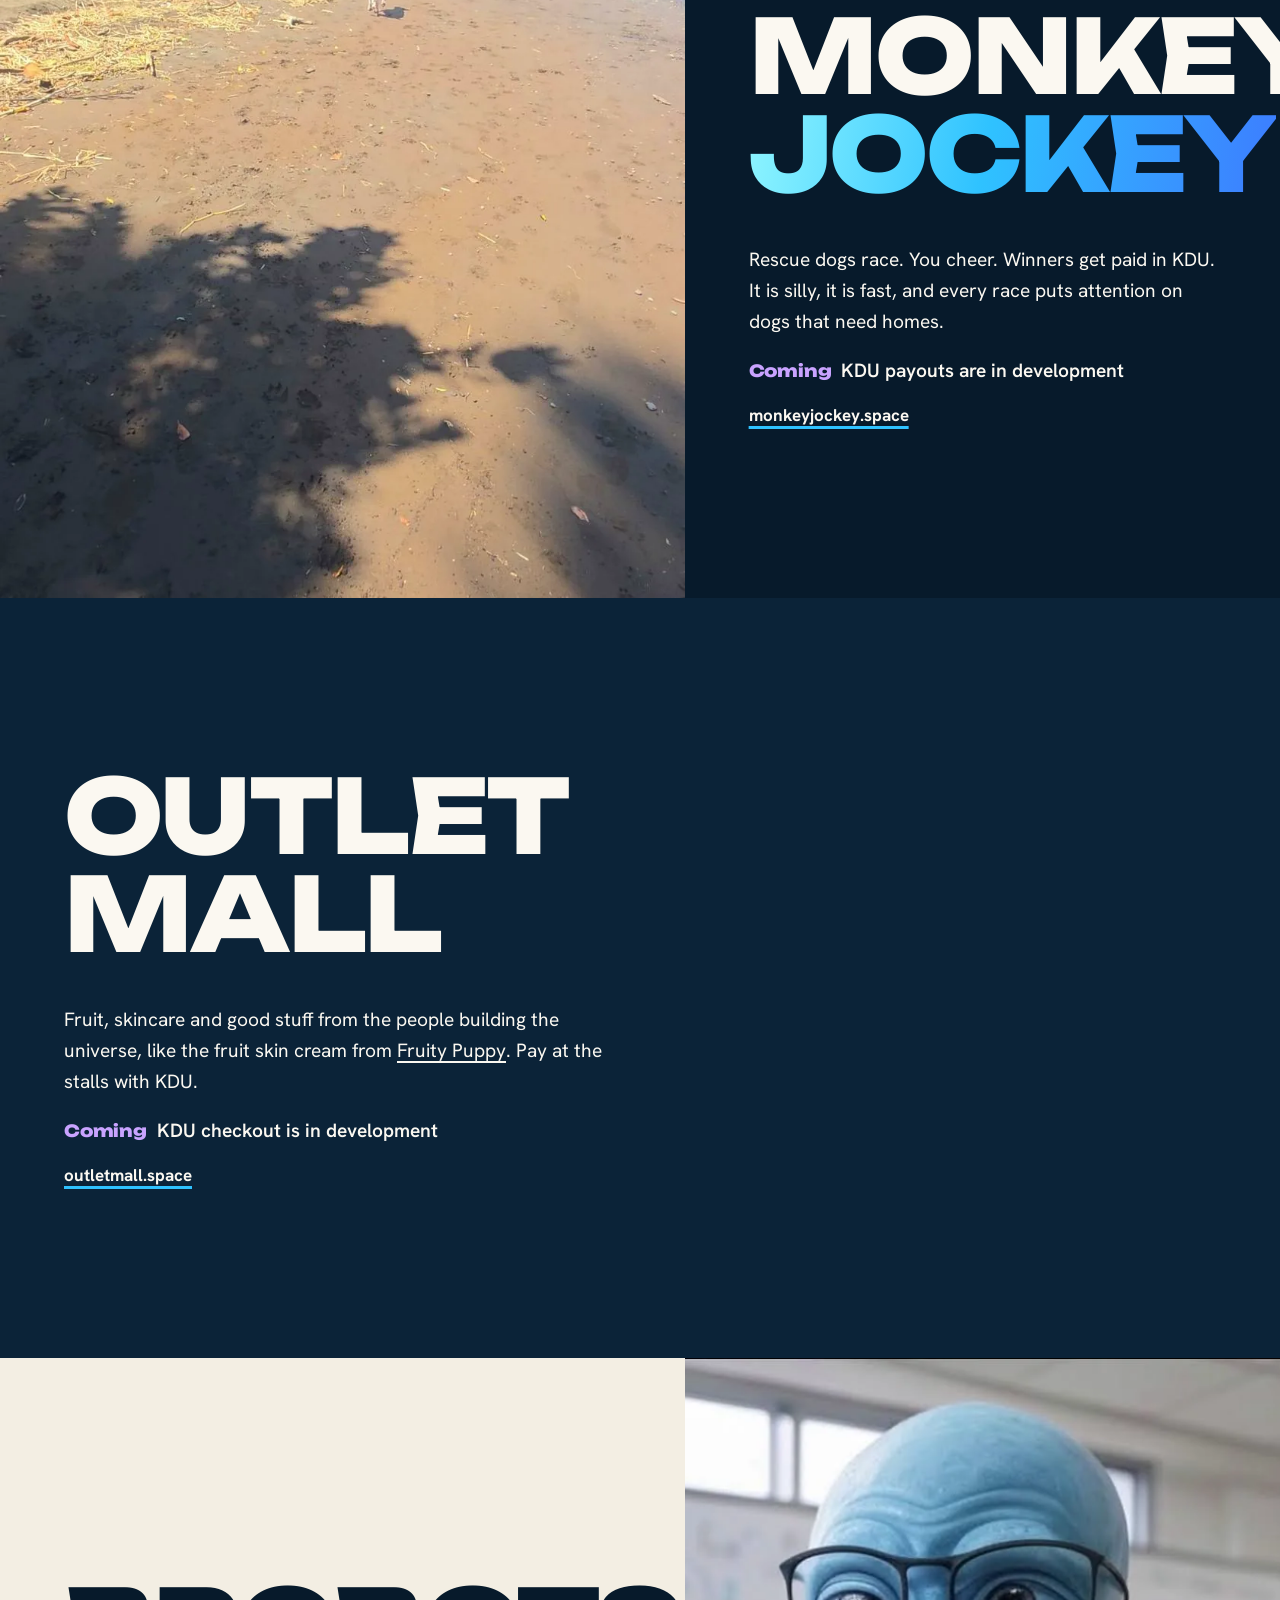
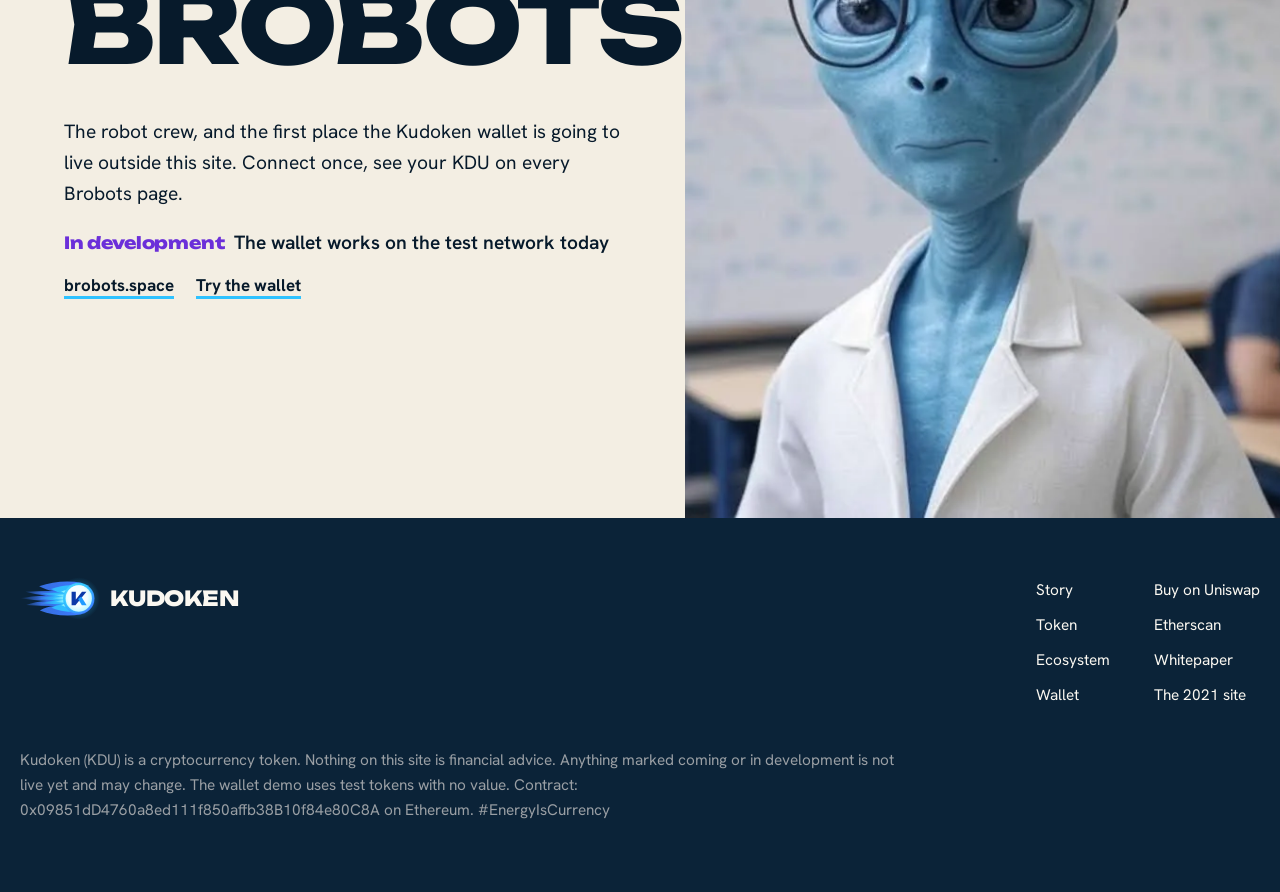
==== commit e783488a: "v4b: back to electric ocean blue; small violet and green accents from the themes previews; natural p" ====
--- a/ecosystem/index.html
+++ b/ecosystem/index.html
@@ -16,7 +16,7 @@
 <meta property="og:image:height" content="630">
 <meta name="twitter:card" content="summary_large_image">
 <meta name="twitter:image" content="https://kudoken.space/images/v4/og.jpg">
-<meta name="theme-color" content="#111315">
+<meta name="theme-color" content="#071a2b">
 <link rel="icon" type="image/svg+xml" href="/images/v3/fb-coin.svg">
 <link rel="icon" type="image/png" sizes="32x32" href="/images/v3/fb-32.png">
 <link rel="icon" type="image/png" sizes="16x16" href="/images/v3/fb-16.png">
@@ -75,7 +75,7 @@
     <h2 id="om-title">Outlet<br>Mall</h2>
     <p>Fruit, skincare and good stuff from the people building the universe, like the fruit skin cream from <a href="https://www.fruitypuppy.com" target="_blank" rel="noopener">Fruity Puppy</a>. Pay at the stalls with KDU.</p>
     <p class="status"><b>Coming</b> KDU checkout is in development</p>
-    <a class="go site" href="https://outletmall.space" target="_blank" rel="noopener" style="text-decoration-color:var(--ink)">outletmall.space</a>
+    <a class="go site" href="https://outletmall.space" target="_blank" rel="noopener">outletmall.space</a>
   </div>
 </section>
 
--- a/css/site.css
+++ b/css/site.css
@@ -6,16 +6,20 @@
 
 /* Kudoken v4. Self-hosted fonts, no trackers, no cookies. */
 :root{
-  --ink:#111315; --ink-2:#1a1d20; --ink-3:#26292d; --line:#2e3236;
+  --ink:#071a2b; --ink-2:#0b2338; --ink-3:#123049; --line:#1f3d56;
   --paper:#f3eee3; --sand:#e8dfcd; --cream:#fbf8f1;
-  --lime:#c6ff3d; --lime-d:#3b6600; --violet:#c9a8ff; --violet-d:#5a2fc2; --blue:#2fc2ff;
+  /* electric ocean blue, as live on kudoken.space */
+  --aqua:#8ff6ff; --blue:#2fc2ff; --indigo:#3d7bff; --blue-l:#5fd8ff; --btn:#2fb8ff; --on-btn:#061826; --blue-d:#0a5fd6;
+  --grad:linear-gradient(100deg,#8ff6ff 0%,#2fc2ff 45%,#3d7bff 100%); --grad-d:linear-gradient(100deg,#0a72e6,#1340c4);
+  /* small accents, exact hexes from the themes branch previews */
+  --violet:#c9a3ff; --violet-l:#cfb0ff; --violet-f:#b48cff; --violet-d:#6b2fd9; --green:#3dffa8; --green-d:#3d7a00;
   --mute:#a9aeb3; --mute-d:#5c6066;
-  --acc:var(--lime); --acc-d:var(--lime-d); --acc-2:var(--violet);
+  --acc:var(--blue); --acc-d:var(--blue-d); --acc-2:var(--violet);
   --display:"Unbounded","Arial Black",sans-serif;
   --body:"Hanken Grotesk",system-ui,-apple-system,"Segoe UI",Roboto,sans-serif;
   --mono:ui-monospace,SFMono-Regular,Menlo,Consolas,monospace;
 }
-body.p-story,body.p-eco,body.p-wallet{--acc:var(--violet);--acc-d:var(--violet-d);--acc-2:var(--lime)}
+
 *{box-sizing:border-box;margin:0;padding:0}
 html{scroll-padding-top:72px;-webkit-text-size-adjust:100%}
 body{background:var(--ink);color:var(--cream);font:400 1.0625rem/1.62 var(--body);-webkit-font-smoothing:antialiased;overflow-x:clip}
@@ -24,7 +28,7 @@
 a{color:inherit;text-underline-offset:.22em;text-decoration-thickness:2px}
 .w{width:min(1240px,100% - 40px);margin-inline:auto}
 .sr{position:absolute;width:1px;height:1px;overflow:hidden;clip:rect(0 0 0 0);white-space:nowrap}
-a.sr:focus{position:fixed;left:12px;top:12px;width:auto;height:auto;clip:auto;z-index:100;background:var(--lime);color:var(--ink);padding:10px 14px;font-weight:700}
+a.sr:focus{position:fixed;left:12px;top:12px;width:auto;height:auto;clip:auto;z-index:100;background:var(--btn);color:var(--on-btn);padding:10px 14px;font-weight:700}
 :focus-visible{outline:3px solid var(--acc);outline-offset:3px}
 br.m{display:none}
 @media(max-width:699px){br.m{display:inline}br.d{display:none}}
@@ -33,10 +37,11 @@
 h2{font-size:clamp(2rem,7vw,4.4rem);margin-bottom:.4em}
 h3{font-size:clamp(1.2rem,2.4vw,1.55rem);line-height:1.05;margin-bottom:.35em;letter-spacing:-.01em}
 p+p{margin-top:.9em}
-.l{color:var(--lime)} .v{color:var(--violet)} .a{color:var(--acc)}
-.paper .l{color:var(--lime-d)} .paper .v{color:var(--violet-d)} .paper .a{color:var(--acc-d)}
-.hi{background:linear-gradient(180deg,transparent 54%,var(--hi,var(--lime)) 54%,var(--hi,var(--lime)) 90%,transparent 90%);padding:0 .06em;-webkit-box-decoration-break:clone;box-decoration-break:clone}
+.l,.v{background:var(--grad);-webkit-background-clip:text;background-clip:text;color:transparent;-webkit-box-decoration-break:clone;box-decoration-break:clone} .a{color:var(--acc)}
+.paper .l,.paper .v,.sand .l,.sand .v{background:var(--grad-d);-webkit-background-clip:text;background-clip:text} .paper .a{color:var(--acc-d)}
+.hi{background:linear-gradient(180deg,transparent 54%,var(--hi,var(--green)) 54%,var(--hi,var(--green)) 90%,transparent 90%);padding:0 .06em;-webkit-box-decoration-break:clone;box-decoration-break:clone}
 .hi.v{--hi:var(--violet);color:inherit}
+.paper .hi{--hi:var(--green)}
 .paper{background:var(--paper);color:var(--ink)}
 .sand{background:var(--sand);color:var(--ink)}
 .lede{font-size:clamp(1.12rem,2.1vw,1.32rem);line-height:1.5;max-width:34em}
@@ -44,16 +49,17 @@
 .pad{padding:clamp(70px,10vw,140px) 0}
 
 /* buttons and links */
-.btn{display:inline-flex;align-items:center;justify-content:center;gap:.6em;min-height:52px;padding:0 1.5em;border-radius:3px;border:2px solid var(--lime);background:var(--lime);color:var(--ink);font:700 1rem/1 var(--body);text-decoration:none;cursor:pointer;white-space:nowrap;transition:background .15s,border-color .15s,color .15s}
-.btn:hover{background:var(--violet);border-color:var(--violet)}
-.btn.v{background:var(--violet);border-color:var(--violet)}
-.btn.v:hover{background:var(--lime);border-color:var(--lime)}
+.btn{display:inline-flex;align-items:center;justify-content:center;gap:.6em;min-height:52px;padding:0 1.5em;border-radius:3px;border:2px solid var(--btn);background:var(--btn);color:var(--on-btn);font:700 1rem/1 var(--body);text-decoration:none;cursor:pointer;white-space:nowrap;transition:background .15s,border-color .15s,color .15s}
+.btn:hover{background:var(--blue-l);border-color:var(--blue-l)}
+.btn.v{background:var(--btn);border-color:var(--btn)}
+.btn.v:hover{background:var(--blue-l);border-color:var(--blue-l)}
 .btn.ghost{background:transparent;color:inherit;border-color:currentColor}
 .btn.ghost:hover{background:var(--cream);color:var(--ink);border-color:var(--cream)}
 .btn svg{width:1em;height:1em}
 .go{font-weight:700;text-decoration:underline;text-decoration-color:var(--acc);text-decoration-thickness:3px;text-underline-offset:.3em;display:inline-flex;gap:.4em;align-items:baseline}
 .go:hover{color:var(--acc)}
 .paper .go:hover{color:var(--acc-d)}
+.hero .go{text-decoration-color:var(--green)}
 .row{display:flex;flex-wrap:wrap;gap:14px 22px;align-items:center;margin-top:28px}
 
 /* nav */
@@ -73,8 +79,8 @@
 .menu[open] summary{background:var(--cream);color:var(--ink)}
 .menu .panel{position:fixed;left:0;right:0;top:64px;bottom:0;background:var(--ink);padding:18px 20px 40px;display:flex;flex-direction:column;overflow:auto}
 .menu .panel a.pg{font:800 clamp(2rem,10.5vw,3.2rem)/1.05 var(--display);text-transform:uppercase;letter-spacing:-.03em;text-decoration:none;padding:16px 0;border-bottom:1px solid var(--line)}
-.menu .panel a.pg:nth-child(odd):hover,.menu .panel a.pg[aria-current]:nth-child(odd){color:var(--lime)}
-.menu .panel a.pg:nth-child(even):hover,.menu .panel a.pg[aria-current]:nth-child(even){color:var(--violet)}
+.menu .panel a.pg:nth-child(odd):hover,.menu .panel a.pg[aria-current]:nth-child(odd){color:var(--blue-l)}
+.menu .panel a.pg:nth-child(even):hover,.menu .panel a.pg[aria-current]:nth-child(even){color:var(--blue-l)}
 .menu .panel .btn{margin-top:28px;align-self:flex-start}
 @media(max-width:899px){.nav .links,.nav .buy{display:none}.menu{display:block}}
 @media(max-width:380px){.brand .fb{width:52px;height:26px}.brand span{font-size:.98rem}}
@@ -84,7 +90,7 @@
 .photo > picture{position:absolute;inset:0;z-index:-2}
 .photo > picture img{width:100%;height:100%;object-fit:cover;object-position:var(--pos,50% 50%)}
 @media(max-width:699px){.photo > picture img{object-position:var(--pos-m,var(--pos,50% 50%))}}
-.photo::after{content:"";position:absolute;inset:0;z-index:-1;background:var(--shade,linear-gradient(180deg,rgba(10,11,12,.55),rgba(10,11,12,0) 55%))}
+.photo::after{content:"";position:absolute;inset:0;z-index:-1;background:var(--shade,linear-gradient(180deg,rgba(4,18,30,.55),rgba(4,18,30,0) 55%))}
 .photo .w{position:relative}
 .tall{min-height:min(100svh,920px)}
 .mid{min-height:min(78svh,720px)}
@@ -93,7 +99,8 @@
 .hero{position:relative;display:grid;background:var(--ink);overflow:hidden}
 .hero picture{grid-area:1/1}
 .hero picture img{width:100%;height:auto}
-.hero .shade{grid-area:1/1;background:linear-gradient(180deg,rgba(10,11,12,.8) 0%,rgba(10,11,12,.4) 30%,rgba(10,11,12,0) 50%,rgba(10,11,12,0) 86%,var(--ink) 100%)}
+.hero .shade{grid-area:1/1;background:linear-gradient(180deg,rgba(4,18,30,.8) 0%,rgba(4,18,30,.4) 30%,rgba(4,18,30,0) 50%,rgba(4,18,30,0) 86%,var(--ink) 100%)}
+.hero h1 .l{background:linear-gradient(100deg,#c4fcff 0%,#6fe0ff 45%,#69a2ff 100%);filter:drop-shadow(0 2px 6px rgba(3,14,24,.75)) drop-shadow(0 0 22px rgba(47,184,255,.55));-webkit-background-clip:text;background-clip:text;color:transparent;-webkit-box-decoration-break:clone;box-decoration-break:clone}
 .hero h1{grid-area:1/1;align-self:start;z-index:2;padding:26px 20px 0;font-size:min(10.4vw,6.2rem)}
 .hero .after{padding:8px 20px 54px;position:relative;z-index:2}
 .hero .tag{font-size:clamp(1.12rem,2.6vw,1.35rem);line-height:1.45;max-width:28em;color:#e6e8e9}
@@ -102,7 +109,7 @@
   .hero{display:block;min-height:min(820px,calc(100svh - 64px))}
   .hero picture{position:absolute;inset:0}
   .hero picture img{position:absolute;inset:0;width:100%;height:100%;object-fit:cover;object-position:50% 72%;transform:scale(1.22);transform-origin:0% 72%}
-  .hero .shade{position:absolute;inset:0;background:linear-gradient(90deg,rgba(10,11,12,.86),rgba(10,11,12,.62) 34%,rgba(10,11,12,.1) 58%,rgba(10,11,12,0) 70%)}
+  .hero .shade{position:absolute;inset:0;background:linear-gradient(90deg,rgba(4,18,30,.86),rgba(4,18,30,.62) 34%,rgba(4,18,30,.1) 58%,rgba(4,18,30,0) 70%)}
   .hero .copy{position:relative;z-index:2;min-height:inherit;display:flex;flex-direction:column;justify-content:center;width:min(720px,58vw);padding:60px 0 70px max(28px,calc((100vw - 1240px)/2))}
   .hero h1{padding:0}
   .hero .after{padding:0;margin-top:26px}
@@ -128,8 +135,8 @@
 .doors b{font:800 clamp(2.3rem,9.6vw,6.6rem)/.95 var(--display);text-transform:uppercase;letter-spacing:-.04em;transition:color .15s,transform .2s}
 .doors span{grid-column:1;color:var(--mute);font-size:clamp(1rem,1.6vw,1.15rem)}
 .doors svg{grid-row:1/3;grid-column:2;width:clamp(30px,4vw,54px);height:auto;transition:transform .2s}
-.doors a:nth-child(odd):hover b{color:var(--lime)}
-.doors a:nth-child(even):hover b{color:var(--violet)}
+.doors a:hover b{color:var(--blue-l)}
+.doors a:last-child:hover b{color:var(--violet)}
 .doors a:hover svg{transform:translateX(6px)}
 .doors-head{display:flex;justify-content:space-between;align-items:end;gap:20px;margin-bottom:26px}
 .doors-head p{color:var(--mute);max-width:24em}
@@ -149,7 +156,7 @@
 .ch:first-child{border-top:0}
 @media(min-width:900px){.ch{grid-template-columns:minmax(0,5fr) minmax(0,7fr)}}
 .yr{font:800 clamp(4.2rem,15vw,10.5rem)/.82 var(--display);letter-spacing:-.06em;color:transparent;-webkit-text-stroke:2px var(--ink)}
-.yr small{display:block;font:700 clamp(1rem,1.8vw,1.25rem)/1.2 var(--body);letter-spacing:0;-webkit-text-stroke:0;color:var(--violet-d);margin-top:14px;text-transform:none}
+.yr small{display:block;font:700 clamp(1rem,1.8vw,1.25rem)/1.2 var(--body);letter-spacing:0;-webkit-text-stroke:0;color:var(--blue-d);margin-top:14px;text-transform:none}
 .ch>*{min-width:0}
 .yr.sm{font-size:clamp(3.3rem,12.5vw,8.4rem)}
 .ch .txt{max-width:36em}
@@ -158,7 +165,7 @@
 .ch figure figcaption,.cap{font-size:.92rem;color:var(--mute-d);margin-top:10px}
 .pull{font:800 clamp(1.6rem,4vw,2.8rem)/1.08 var(--display);text-transform:uppercase;letter-spacing:-.025em;margin:34px 0 0;max-width:16em}
 .days{padding:clamp(70px,11vw,150px) 0}
-.days .n{font:800 clamp(5rem,26vw,19rem)/.8 var(--display);letter-spacing:-.06em;color:var(--violet);font-variant-numeric:tabular-nums;margin-left:-.04em}
+.days .n{font:800 clamp(5rem,26vw,19rem)/.8 var(--display);letter-spacing:-.06em;color:var(--violet);font-variant-numeric:tabular-nums;margin-left:-.04em;background:var(--grad);-webkit-background-clip:text;background-clip:text;color:transparent}
 .days .n small{display:block;font-size:.26em;line-height:1;margin-top:.45em;letter-spacing:-.02em;color:var(--cream);margin-left:.08em}
 .days-grid{display:grid;gap:26px;margin-top:30px}
 @media(min-width:900px){.days-grid{grid-template-columns:1fr 1fr;align-items:start}}
@@ -167,18 +174,18 @@
 
 /* token */
 .spec{display:grid;gap:0;margin-top:10px}
-.spec > div{display:grid;grid-template-columns:minmax(0,1fr);gap:2px;padding:18px 0;border-top:1px solid rgba(17,19,21,.2)}
+.spec > div{display:grid;grid-template-columns:minmax(0,1fr);gap:2px;padding:18px 0;border-top:1px solid rgba(7,26,43,.2)}
 @media(min-width:700px){.spec > div{grid-template-columns:200px minmax(0,1fr);align-items:baseline;gap:24px}}
 .spec dt{font-weight:600;color:var(--mute-d)}
 .spec dd{font:700 clamp(1.25rem,2.8vw,1.9rem)/1.15 var(--display);letter-spacing:-.02em}
 .nos{font:800 clamp(2.1rem,7.4vw,5.6rem)/1 var(--display);text-transform:uppercase;letter-spacing:-.04em;margin:clamp(40px,6vw,70px) 0 8px}
-.nos s{text-decoration-thickness:.09em;text-decoration-color:var(--lime-d)}
+.nos s{text-decoration-thickness:.09em;text-decoration-color:var(--blue-d)}
 .addr{margin-top:34px;max-width:720px}
 .addr label{display:block;font-weight:600;color:var(--mute-d);margin-bottom:8px}
 .addr .r{display:flex;gap:8px;flex-wrap:wrap}
 .addr code{flex:1 1 300px;min-width:0;font:500 .92rem/1.4 var(--mono);background:var(--cream);border:2px solid var(--ink);padding:13px 14px;overflow-wrap:anywhere}
 .copy-btn{flex:none;min-height:50px;padding:0 18px;border:2px solid var(--ink);background:var(--ink);color:var(--cream);font:700 .95rem/1 var(--body);cursor:pointer;border-radius:3px}
-.copy-btn.done{background:var(--lime-d);border-color:var(--lime-d)}
+.copy-btn.done{background:var(--green-d);border-color:var(--green-d)}
 .donut-wrap{display:grid;gap:34px;align-items:center}
 @media(min-width:900px){.donut-wrap{grid-template-columns:minmax(0,1fr) minmax(0,1.1fr);gap:70px}}
 .donut-wrap svg{width:min(100%,460px);height:auto;display:block}
@@ -190,19 +197,21 @@
 .legend b{font:700 clamp(1rem,2vw,1.3rem) var(--display);letter-spacing:-.02em;font-variant-numeric:tabular-nums}
 .steps{list-style:none;counter-reset:s;display:grid;gap:0;margin-top:20px}
 .steps li{counter-increment:s;display:grid;grid-template-columns:clamp(54px,9vw,110px) minmax(0,1fr);gap:16px;padding:24px 0;border-top:2px solid var(--ink)}
-.steps li::before{content:counter(s);font:800 clamp(2.6rem,7vw,5rem)/.85 var(--display);color:var(--lime-d)}
+.steps li::before{content:counter(s);font:800 clamp(2.6rem,7vw,5rem)/.85 var(--display);color:var(--blue-d)}
 .steps h3{margin-top:4px}
 .fees{margin-top:34px;display:grid;gap:22px;max-width:760px}
 .fees .bar{height:46px;background:var(--cream);border-radius:2px}
-.fees .bar.base{width:max(6px,.625%);background:var(--lime)}
+.fees .bar.base{width:max(6px,.625%);background:var(--green)}
 .fees .lab{display:flex;justify-content:space-between;gap:12px;margin-bottom:8px;font-weight:600}
 .fees .lab b{font:700 1.25rem var(--display);letter-spacing:-.02em}
-.fees .base-row .lab b{color:var(--lime)}
-.times{font:800 clamp(3rem,12vw,8rem)/.9 var(--display);letter-spacing:-.05em;color:var(--lime);margin-top:40px}
+.fees .base-row .lab b{color:var(--green)}
+.times{font:800 clamp(3rem,12vw,8rem)/.9 var(--display);letter-spacing:-.05em;margin-top:40px;background:var(--grad);-webkit-background-clip:text;background-clip:text;color:transparent}
+.times span{-webkit-text-fill-color:var(--cream);color:var(--cream)}
 .times span{display:block;font:600 clamp(1.05rem,1.8vw,1.25rem)/1.4 var(--body);letter-spacing:0;color:var(--cream);margin-top:10px;max-width:24em}
 .status{display:inline-flex;gap:.5em;align-items:baseline;font-weight:600;margin-top:18px}
 .status b{font:800 1.05rem var(--display);letter-spacing:-.01em;color:var(--acc)}
-.paper .status b,.violet-block .status b{color:var(--violet-d)}
+.status b{color:var(--violet)}
+.paper .status b,.sand .status b{color:var(--violet-d)}
 
 /* ecosystem */
 .proj h2{font-size:clamp(2.4rem,9vw,6.4rem)}
@@ -210,18 +219,18 @@
 .slab{background:var(--paper);color:var(--ink);padding:clamp(26px,4vw,46px);max-width:620px}
 .slab h2{font-size:clamp(2rem,9vw,3.6rem)}
 @media(min-width:700px){.slab h2{font-size:clamp(2.4rem,4.2vw,3.6rem)}}
-.violet-block{background:var(--violet);color:var(--ink)}
-.lime-block{background:var(--lime);color:var(--ink)}
+.violet-block{background:var(--ink-2);color:var(--cream)}
+
 .proj .site{display:inline-block;margin-top:16px}
 
 /* wallet */
 .wallet-grid{display:grid;gap:40px}
 @media(min-width:960px){.wallet-grid{grid-template-columns:minmax(0,1fr) 460px;gap:70px;align-items:start}}
 .wallet-slot{background:var(--paper);padding:clamp(14px,2.4vw,22px);min-height:260px}
-kudoken-wallet{display:block;max-width:none;--ink:#111315;--shell:#fbf8f1;--sand:#f3eee3;--muted:#5c6066;--fire:#5a2fc2;--air:#5a2fc2;--comet:#c9a8ff;--kdu-display:"Unbounded","Arial Black",sans-serif}
+kudoken-wallet{display:block;max-width:none;--fire:#0a5fd6;--air:#0a5fd6;--comet:#5fd8ff;--kdu-display:"Unbounded","Arial Black",sans-serif}
 .facts{list-style:none;margin-top:26px;display:grid;gap:0}
 .facts li{padding:14px 0;border-top:1px solid var(--line)}
-.facts li b{color:var(--violet)}
+.facts li b{color:var(--blue-l)}
 
 /* closing band + footer */
 .closing h2{font-size:clamp(2.4rem,9.4vw,7rem)}
@@ -231,7 +240,7 @@
 footer .brand span{font-size:1.3rem}
 footer nav{display:grid;grid-template-columns:repeat(2,minmax(0,auto));gap:10px 44px}
 footer nav a{color:var(--cream);text-decoration:none}
-footer nav a:hover{color:var(--lime);text-decoration:underline}
+footer nav a:hover{color:var(--blue-l);text-decoration:underline}
 footer .fine{margin-top:40px;max-width:58em;color:#9a9fa4;overflow-wrap:anywhere}
 @media(prefers-reduced-motion:reduce){.btn,.doors b,.doors svg{transition:none}}
 /* Kudoken fireball motion: transforms and opacity only */
